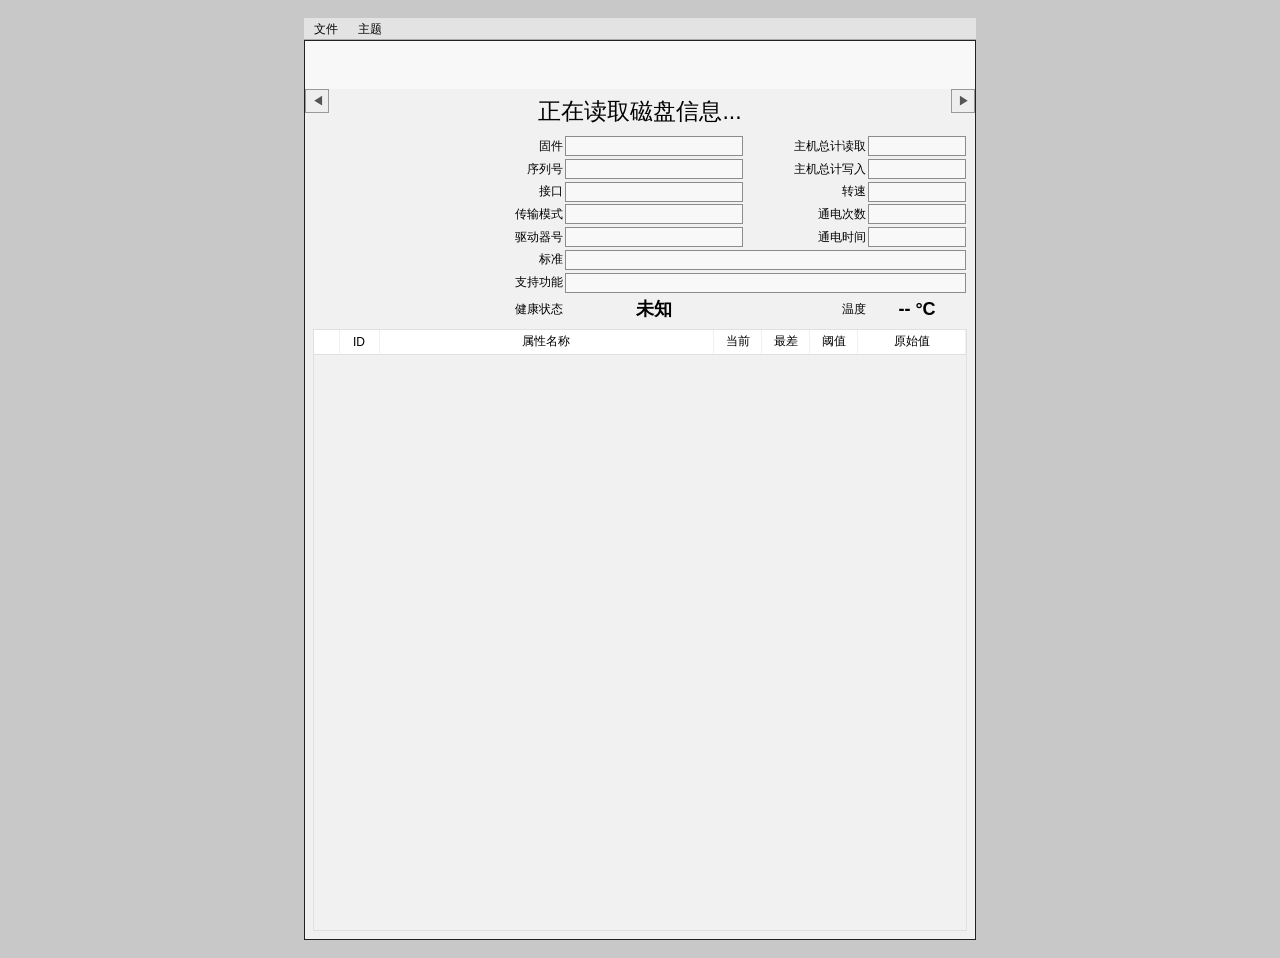
==== bin/static/index.html @ 40452ede "Init commit" ====
<!doctype html>
<html lang="zh-CN">
<head>
    <meta charset="utf-8">
    <meta name="viewport" content="width=device-width, initial-scale=1">
    <title>CrystalDiskInfo MP</title>
    <link rel="stylesheet" href="style.css">
</head>
<body>
<div class="page">
    <div class="main-window">
        <nav class="menubar">
            <div class="menu-item">
                <button>文件</button>
                <div class="menu-dropdown">
                    <button id="connect">连接服务器...</button>
                    <button id="popup">弹出窗口</button>
                    <button id="refresh">刷新</button>
                    <button id="wake">唤醒并读取</button>
                </div>
            </div>
            <div class="menu-item">
                <button>主题</button>
                <div class="menu-dropdown theme-menu">
                    <select id="themeSelect"></select>
                </div>
            </div>
        </nav>
        <main class="window" id="window">
            <section class="main-area">
                <div class="character">
                    <img class="copyright" id="copyright" alt="">
                </div>
                <section class="panel">
                    <section class="disk-strip">
                        <div class="disk-buttons" id="diskButtons"></div>
                    </section>
                    <div class="summary-block">
                        <section class="model-strip">
                            <button class="nav-disk" id="preDisk" title="上一页">◀</button>
                            <h1 id="model">正在读取磁盘信息...</h1>
                            <button class="nav-disk" id="nextDisk" title="下一页">▶</button>
                        </section>

                        <div class="summary">
                            <div class="status-chibi"></div>
                            <table class="fields">
                                <thead>
                                <tr>
                                    <td></td>
                                    <td style="width: 180px"></td>
                                    <td></td>
                                    <td style="width: 100px"></td>
                                </tr>
                                </thead>
                                <tr>
                                    <td>固件</td>
                                    <td><output id="firmware"></output></td>
                                    <td id="textHostReads">主机总计读取</td>
                                    <td id="textBufferSize" style="display: none">缓冲区大小</td>
                                    <td><output id="outputDual1"></output></td>
                                </tr>
                                <tr>
                                    <td>序列号</td>
                                    <td><output id="serial"></output></td>
                                    <td id="textHostWrites">主机总计写入</td>
                                    <td id="textNVCachesize" style="display: none">NV Cache 大小</td>
                                    <td><output id="outputDual2"></output></td>
                                </tr>
                                <tr>
                                    <td>接口</td>
                                    <td><output id="protocol"></output></td>
                                    <td>转速</td>
                                    <td><output id="rotation"></output></td>
                                </tr>
                                <tr>
                                    <td>传输模式</td>
                                    <td><output id="transfer"></output></td>
                                    <td>通电次数</td>
                                    <td><output id="powerCount"></output></td>
                                </tr>
                                <tr>
                                    <td>驱动器号</td>
                                    <td><output id="letters"></output></td>
                                    <td>通电时间</td>
                                    <td><output id="powerHours"></output></td>
                                </tr>
                                <tr>
                                    <td>标准</td>
                                    <td colspan="3"><output id="standard"></output></td>
                                </tr>
                                <tr>
                                    <td>支持功能</td>
                                    <td colspan="3"><output id="features"></output></td>
                                </tr>
                                <tr>
                                    <td>健康状态</td>
                                    <td>
                                        <button class="health unknown" id="health">未知</button>
                                    </td>
                                    <td>温度</td>
                                    <td><button class="temperature" id="temperature">-- °C</button></td>
                                </tr>
                            </table>
                        </div>
                    </div>

                    <section class="smart-area">
                        <table>
                            <thead>
                            <tr>
                                <th></th>
                                <th>ID</th>
                                <th>属性名称</th>
                                <th>当前</th>
                                <th>最差</th>
                                <th>阈值</th>
                                <th>原始值</th>
                            </tr>
                            </thead>
                            <tbody id="attributes"></tbody>
                        </table>
                    </section>
                </section>
            </section>
        </main>
    </div>
</div>
<script type="module" src="app.js"></script>
</body>
</html>
---- bin/static/style.css ----
:root {
  color-scheme: light;
  font-family: "Microsoft YaHei", Tahoma, Arial, sans-serif;
  font-size: 12px;
  --window-width: 1000px;
  --panel-width: 672px;
  --character-width: 328px;
  --window-height: min(100vh, 1000px);
  --label-text: #000;
  --button-text: #000;
  --list-text1: #000;
  --list-text2: #000;
  --list-text-selected: #000;
  --list-bk1: #fff;
  --list-bk2: #f8f8f8;
  --list-bk-selected: #fffde0;
  --list-line1: #e0e0e0;
  --list-line2: #f0f0f0;
  --glass: rgba(255,255,255,.5);
}

* { box-sizing: border-box; }
body {
  margin: 0;
  min-height: 100vh;
  color: var(--label-text);
  background: #c8c8c8;
}
button, select, output { font: inherit; }
button { cursor: pointer; }

.page {
  min-height: 100vh;
  display: flex;
  justify-content: center;
  align-items: flex-start;
  padding: 18px 0;
}
.main-window {
  display: flex;
  flex-direction: column;
}

.window {
  width: var(--panel-width);
  height: var(--window-height);
  min-height: 640px;
  overflow: hidden;
  border: 1px solid #222;
  background: var(--glass);
}
.window.theme-wide {
  width: var(--window-width);
  background-color: var(--glass);
  background-image: var(--img-ShizukuBackground);
  background-repeat: no-repeat;
  background-size: var(--window-width) var(--window-width);
}
.window.character-left { background-position: left top; }
.window.character-right { background-position: right top; }

.menubar {
  height: 22px;
  display: flex;
  align-items: stretch;
  background: var(--glass);
  border-bottom: 1px solid #aaa;
  user-select: none;
}
.menu-item { position: relative; }
.menu-item > button {
  height: 22px;
  padding: 0 10px;
  border: 0;
  color: var(--label-text);
  background: transparent;
}
.menu-item:hover > button { background: #ddd; }
.menu-dropdown {
  position: absolute;
  z-index: 20;
  top: 100%;
  left: 0;
  display: none;
  min-width: 148px;
  padding: 2px 0;
  border: 1px solid #888;
  color: #000;
  background: #fff;
}
.menu-item:hover .menu-dropdown { display: block; }
.menu-dropdown button {
  display: block;
  width: 100%;
  height: 22px;
  padding: 0 22px;
  border: 0;
  color: #000;
  text-align: left;
  white-space: nowrap;
  background: transparent;
}
.menu-dropdown button:hover {
  color: #fff;
  background: #3399ff;
}
.theme-menu { padding: 4px; }
.theme-menu select {
  width: 210px;
  height: 22px;
}

.disk-strip {
  height: 48px;
  display: flex;
  align-items: center;
  gap: 4px;
  background: var(--glass);
}
.disk-buttons {
  flex: 1;
  display: flex;
  overflow: hidden;
}
.disk-button {
  width: 84px;
  height: 48px;
  display: flex;
  flex-direction: column;
  padding: 0;
  border: 0;
  color: var(--label-text);
  background: transparent;
  background-image: var(--disk-image);
  background-size: 100%;
  background-position-y: 0;
  line-height: 1.05;
  text-align: center;
}
.disk-button.disk-good { --disk-image: var(--img-diskGood); }
.disk-button.disk-caution { --disk-image: var(--img-diskCaution); }
.disk-button.disk-bad { --disk-image: var(--img-diskBad); }
.disk-button.disk-unknown { --disk-image: var(--img-diskUnknown); }
.disk-button:hover { background-position-y: 144px; }
.disk-button.active {background-position-y: 48px;}
.disk-button span {
  display: block;
  flex-grow: 1;
  font-weight: 400;
  line-height: 1.05;
}

.model-strip {
  display: flex;
}
.nav-disk {
  width: 24px;
  height: 24px;
  border: 1px solid #999;
  color: #555;
  background: #eee;
}

.main-area {
  position: relative;
  display: flex;
  height: 100%;
  min-height: 578px;
}
.character {
  display: none;
  height: 100%;
  width: var(--character-width);
  flex: 0 0 var(--character-width);
}
.theme-wide .character { display: block; }
.theme-wide.character-right .character { order: 2; }
.panel {
  width: var(--panel-width);
  height: 100%;
  display: flex;
  flex-direction: column;
  background: var(--glass);
}

.summary-block {
  display: flex;
  flex-direction: column;
  height: 240px;
}
h1 {
  height: 44px;
  margin: 0;
  padding: 6px 38px 0;
  flex-grow: 1;
  overflow: hidden;
  font-size: 23px;
  font-weight: 400;
  line-height: 32px;
  text-align: center;
  white-space: nowrap;
  text-overflow: ellipsis;
}
.summary {
  display: flex;
  padding: 0 8px 6px;
}

.status-good {
  --health-image: var(--img-diskStatusGood);
  --sd-status-image: var(--img-SDdiskStatusGood);
}

.status-good100 {
  --health-image: var(--img-diskStatusGood);
  --sd-status-image: var(--img-SDdiskStatusGood100);
}
.status-caution {
  --health-image: var(--img-diskStatusCaution);
  --sd-status-image: var(--img-SDdiskStatusCaution);
}
.status-bad {
  --health-image: var(--img-diskStatusBad);
  --sd-status-image: var(--img-SDdiskStatusBad);
}
.status-unknown {
  --health-image: var(--img-diskStatusUnknown);
  --sd-status-image: var(--img-SDdiskStatusUnknown);
}
.temperature-status-good,
.temperature-status-good100 {
  --temperature-image: var(--img-temperatureGood);
}
.temperature-status-caution {
  --temperature-image: var(--img-temperatureCaution);
}
.temperature-status-bad {
  --temperature-image: var(--img-temperatureBad);
}
.temperature-status-unknown {
  --temperature-image: var(--img-temperatureUnknown);
}
.status-chibi {
  min-width: 128px;
  height: 192px;
  background-image: var(--sd-status-image);
  background-size: cover;
}

.health,
.temperature {
  width: 100%;
  border: 0;
  color: var(--button-text);
  background-color: transparent;
  background-repeat: no-repeat;
  background-size: 100% 100%;
}
.health {
  height: 26px;
  font-size: 18px;
  font-weight: 600;
  background-image: var(--health-image);
}
.temperature {
  height: 28px;
  font-size: 18px;
  font-weight: 700;
  background-image: var(--temperature-image);
}
.life {
  height: 32px;
  border: 0;
  font-weight: 700;
  background: transparent;
}
.life:empty { display: none; }

.fields tr,
.fields td {
  background: none;
}
.fields td {
  text-align: right;
}
.fields td:nth-child(2) {
  text-align: left;
}
output {
  display: block;
  height: 20px;
  padding: 0 5px;
  overflow: hidden;
  border: 1px solid #8c8c8c;
  color: var(--list-text1);
  background: var(--glass);
  font-size: 11px;
  line-height: 18px;
  white-space: nowrap;
  text-overflow: ellipsis;
}

.smart-area {
  flex: 1;
  min-height: 344px;
  margin: 0 8px 8px;
  overflow: auto;
  border: 1px solid var(--list-line1);
}
.copyright {
  position: absolute;
  bottom: 0;
  width: var(--character-width);
  height: auto;
  pointer-events: none;
}
.theme-wide .copyright { display: block; }

table {
  width: 100%;
  border-collapse: collapse;
  table-layout: fixed;
  font-weight: 400;
}
.smart-area th,
.smart-area td {
  height: 19px;
  padding: 1px 5px;
  /* overflow: hidden; */
  border-right: 1px solid var(--list-line2);
  border-bottom: 1px solid var(--list-line1);
  white-space: nowrap;
  text-overflow: ellipsis;
}
.smart-area th {
  position: sticky;
  top: 0;
  z-index: 1;
  height: 24px;
  color: var(--list-text1);
  background: var(--list-bk1);
  font-weight: 400;
}
.smart-area th:nth-child(1) { width: 25px; }
.smart-area th:nth-child(2) { width: 40px; }
.smart-area th:nth-child(4),
.smart-area th:nth-child(5),
.smart-area th:nth-child(6) {width: 48px;}
.smart-area th:nth-child(7) { width: 108px; }
.smart-area td:nth-child(1),
.smart-area td:nth-child(2),
.smart-area td:nth-child(4),
.smart-area td:nth-child(5),
.smart-area td:nth-child(6) { text-align: center; }
.smart-area td.attr-raw { text-align: right; }
.smart-area tbody tr:nth-child(odd) { background: var(--list-bk1); }
.smart-area tbody tr:nth-child(even) { background: var(--list-bk2); }
.smart-area tbody tr:nth-child(odd) td { color: var(--list-text1); }
.smart-area tbody tr:nth-child(even) td { color: var(--list-text2); }
.smart-area tbody tr:hover { background: var(--list-bk-selected); }
.smart-area tbody tr:hover td { color: var(--list-text-selected); }

.smart-dot {
  display: inline-block;
  width: 11px;
  height: 11px;
  border: 1px solid #3278b4;
  border-radius: 50%;
  background: #228de4;
}
.smart-dot.caution {
  border-color: #b09000;
  background: #e0c000;
}
.smart-dot.bad {
  border-color: #901010;
  background: #d03030;
}
.smart-dot.unknown {
  border-color: #888;
  background: #aaa;
}

.popup-mode .page { padding: 0; }
.popup-mode .window { border: 0; }

@media (max-width: 760px) {
  .page { padding: 0; }
  .window,
  .window.theme-wide {
    width: 100vw;
    min-height: 100vh;
    border: 0;
  }
  .character { display: none; }
  .panel { width: 100%; }
  .health,
  .temperature,
  .life {
    flex: 1;
    min-width: 86px;
    height: 36px;
    font-size: 18px;
  }
}
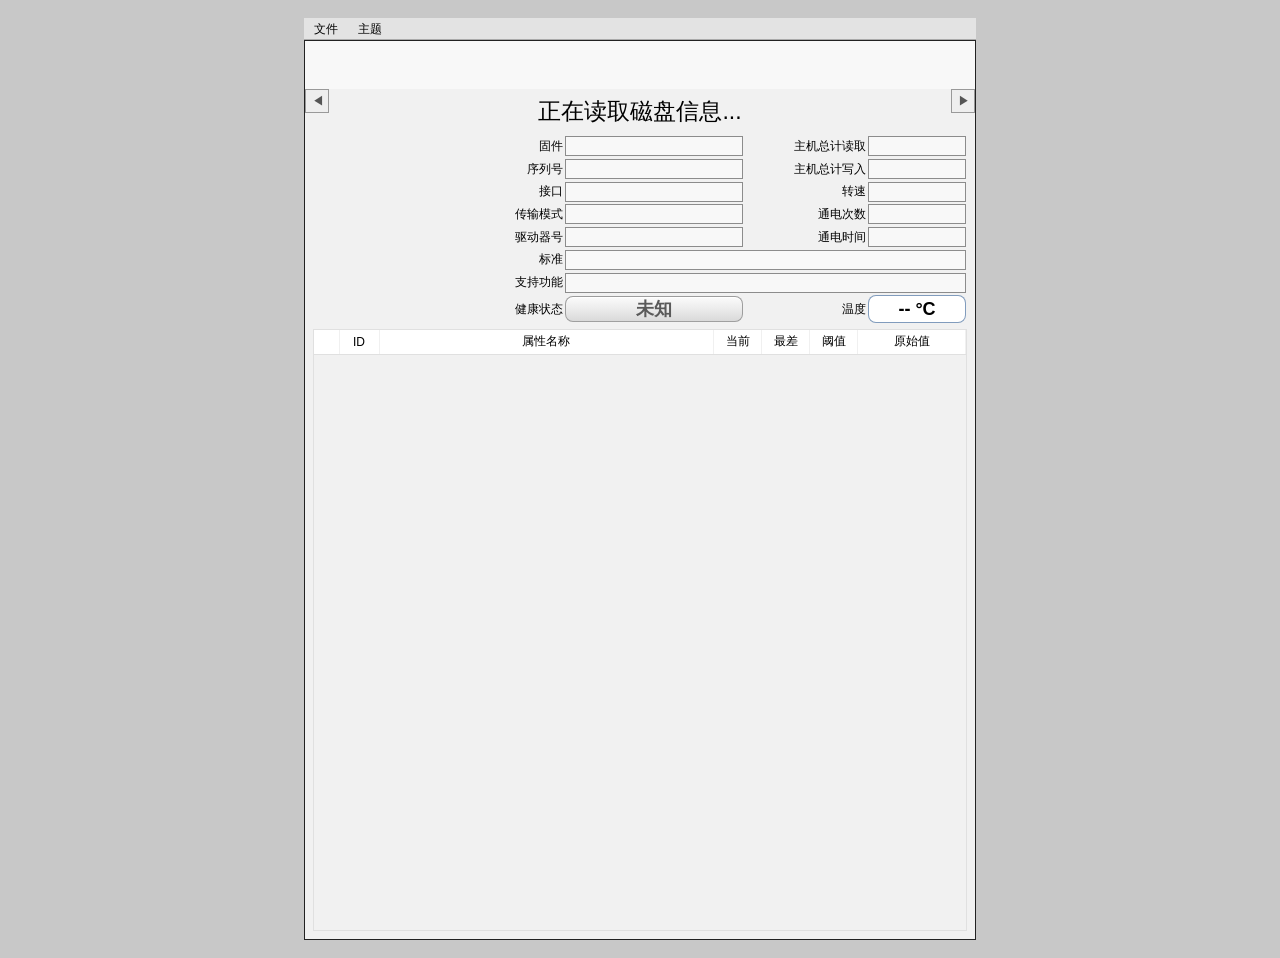
==== commit f7897fed: "feat: Sakuhamio themes" ====
--- a/bin/static/index.html
+++ b/bin/static/index.html
@@ -28,7 +28,9 @@
         </nav>
         <main class="window" id="window">
             <section class="main-area">
+                <img class="theme-mascot" id="themeMascot" alt="">
                 <div class="character">
+                    <img class="character-main" id="characterMain" alt="">
                     <img class="copyright" id="copyright" alt="">
                 </div>
                 <section class="panel">
--- a/bin/static/style.css
+++ b/bin/static/style.css
@@ -52,7 +52,7 @@
 .window.theme-wide {
   width: var(--window-width);
   background-color: var(--glass);
-  background-image: var(--img-ShizukuBackground);
+  background-image: var(--img-theme-background);
   background-repeat: no-repeat;
   background-size: var(--window-width) var(--window-width);
 }
@@ -123,27 +123,49 @@
   overflow: hidden;
 }
 .disk-button {
+  position: relative;
   width: 84px;
   height: 48px;
   display: flex;
   flex-direction: column;
   padding: 0;
   border: 0;
+  overflow: hidden;
+  border-radius: 4px;
+  border: 1px solid rgba(145, 156, 170, 0.55);
   color: var(--label-text);
-  background: transparent;
-  background-image: var(--disk-image);
-  background-size: 100%;
-  background-position-y: 0;
+  background: linear-gradient(180deg, rgba(255,255,255,0.92) 0%, rgba(241,244,247,0.92) 100%);
   line-height: 1.05;
   text-align: center;
 }
-.disk-button.disk-good { --disk-image: var(--img-diskGood); }
-.disk-button.disk-caution { --disk-image: var(--img-diskCaution); }
-.disk-button.disk-bad { --disk-image: var(--img-diskBad); }
-.disk-button.disk-unknown { --disk-image: var(--img-diskUnknown); }
-.disk-button:hover { background-position-y: 144px; }
-.disk-button.active {background-position-y: 48px;}
+.disk-button.disk-good {
+  background: linear-gradient(180deg, #f7fdff 0%, #def4ff 58%, #c9eaff 100%);
+}
+.disk-button.disk-caution {
+  background: linear-gradient(180deg, #fffdf2 0%, #fff0b7 58%, #ffd971 100%);
+}
+.disk-button.disk-bad {
+  background: linear-gradient(180deg, #fff4f4 0%, #ffcfcf 58%, #ffafaf 100%);
+}
+.disk-button.disk-unknown {
+  background: linear-gradient(180deg, #fcfcfc 0%, #ececec 58%, #dadada 100%);
+}
+.disk-button:hover {
+  filter: brightness(1.03);
+}
+.disk-button.active::after {
+  content: "";
+  position: absolute;
+  inset: 1px;
+  border: 2px solid rgba(86, 169, 255, 0.95);
+  border-radius: 4px;
+  background: linear-gradient(to bottom, rgba(255, 255, 255, 0.28), rgba(90, 190, 255, 0.14));
+  box-shadow: inset 0 0 0 1px rgba(255, 255, 255, 0.65);
+  pointer-events: none;
+}
 .disk-button span {
+  position: relative;
+  z-index: 1;
   display: block;
   flex-grow: 1;
   font-weight: 400;
@@ -167,7 +189,11 @@
   height: 100%;
   min-height: 578px;
 }
+.theme-mascot {
+  display: none;
+}
 .character {
+  position: relative;
   display: none;
   height: 100%;
   width: var(--character-width);
@@ -175,6 +201,17 @@
 }
 .theme-wide .character { display: block; }
 .theme-wide.character-right .character { order: 2; }
+.character-main {
+  position: absolute;
+  right: 0;
+  bottom: 18px;
+  width: 100%;
+  height: auto;
+  max-height: calc(var(--window-height) - 120px);
+  object-fit: contain;
+  object-position: center bottom;
+  pointer-events: none;
+}
 .panel {
   width: var(--panel-width);
   height: 100%;
@@ -206,67 +243,67 @@
   padding: 0 8px 6px;
 }
 
-.status-good {
-  --health-image: var(--img-diskStatusGood);
-  --sd-status-image: var(--img-SDdiskStatusGood);
-}
-
-.status-good100 {
-  --health-image: var(--img-diskStatusGood);
-  --sd-status-image: var(--img-SDdiskStatusGood100);
-}
-.status-caution {
-  --health-image: var(--img-diskStatusCaution);
-  --sd-status-image: var(--img-SDdiskStatusCaution);
-}
-.status-bad {
-  --health-image: var(--img-diskStatusBad);
-  --sd-status-image: var(--img-SDdiskStatusBad);
-}
-.status-unknown {
-  --health-image: var(--img-diskStatusUnknown);
-  --sd-status-image: var(--img-SDdiskStatusUnknown);
-}
-.temperature-status-good,
-.temperature-status-good100 {
-  --temperature-image: var(--img-temperatureGood);
-}
-.temperature-status-caution {
-  --temperature-image: var(--img-temperatureCaution);
-}
-.temperature-status-bad {
-  --temperature-image: var(--img-temperatureBad);
-}
-.temperature-status-unknown {
-  --temperature-image: var(--img-temperatureUnknown);
-}
+.status-good { --sd-status-image: var(--img-SDdiskStatusGood); }
+.status-good100 { --sd-status-image: var(--img-SDdiskStatusGood100); }
+.status-caution { --sd-status-image: var(--img-SDdiskStatusCaution); }
+.status-bad { --sd-status-image: var(--img-SDdiskStatusBad); }
+.status-unknown { --sd-status-image: var(--img-SDdiskStatusUnknown); }
 .status-chibi {
   min-width: 128px;
   height: 192px;
   background-image: var(--sd-status-image);
-  background-size: cover;
+  background-size: contain;
+  background-repeat: no-repeat;
+  background-position: center top;
 }
 
 .health,
 .temperature {
   width: 100%;
-  border: 0;
+  border: 1px solid rgba(116, 146, 182, 0.9);
+  border-radius: 8px;
   color: var(--button-text);
-  background-color: transparent;
-  background-repeat: no-repeat;
-  background-size: 100% 100%;
+  background-color: #fff;
+  box-shadow: inset 0 1px 0 rgba(255, 255, 255, 0.9);
 }
 .health {
   height: 26px;
+  padding: 0 8px;
   font-size: 18px;
   font-weight: 600;
-  background-image: var(--health-image);
+  line-height: 24px;
 }
 .temperature {
   height: 28px;
+  padding: 0 8px;
   font-size: 18px;
   font-weight: 700;
-  background-image: var(--temperature-image);
+  line-height: 26px;
+  text-align: center;
+}
+.health.good,
+.health.good100,
+.temperature.good {
+  color: #0f5577;
+  background: linear-gradient(180deg, #f5fcff 0%, #d9f2ff 45%, #b9e4ff 100%);
+}
+.health.caution,
+.temperature.caution {
+  color: #7b5900;
+  border-color: rgba(189, 159, 58, 0.95);
+  background: linear-gradient(180deg, #fffef0 0%, #fff1a9 48%, #ffd86a 100%);
+}
+.health.bad,
+.temperature.bad {
+  color: #7a1111;
+  border-color: rgba(178, 88, 88, 0.95);
+  background: linear-gradient(180deg, #fff1f1 0%, #ffcaca 45%, #ff9f9f 100%);
+}
+.health.unknown,
+.temperature.unknown {
+  color: #5a5a5a;
+  border-color: rgba(150, 150, 150, 0.9);
+  background: linear-gradient(180deg, #fbfbfb 0%, #ececec 48%, #d9d9d9 100%);
 }
 .life {
   height: 32px;
@@ -310,6 +347,7 @@
 .copyright {
   position: absolute;
   bottom: 0;
+  right: 0;
   width: var(--character-width);
   height: auto;
   pointer-events: none;
@@ -392,7 +430,8 @@
     min-height: 100vh;
     border: 0;
   }
-  .character { display: none; }
+  .character,
+  .theme-mascot { display: none; }
   .panel { width: 100%; }
   .health,
   .temperature,
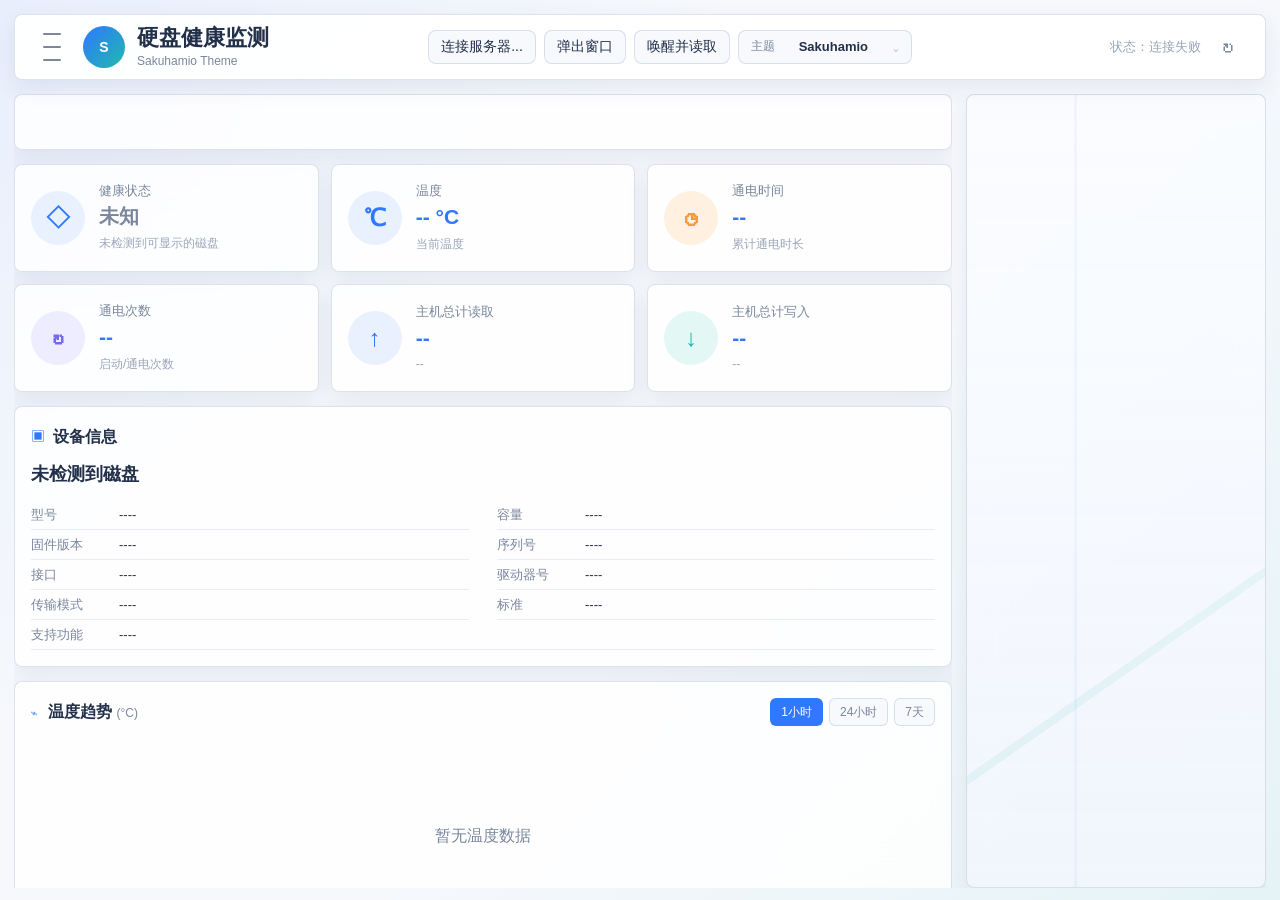
==== commit 13310064: "Redesign responsive WebUI Rebuild the static frontend as a responsive dashboard with themed characte" ====
--- a/bin/static/index.html
+++ b/bin/static/index.html
@@ -1,133 +1,182 @@
 <!doctype html>
 <html lang="zh-CN">
 <head>
-    <meta charset="utf-8">
-    <meta name="viewport" content="width=device-width, initial-scale=1">
-    <title>CrystalDiskInfo MP</title>
-    <link rel="stylesheet" href="style.css">
+  <meta charset="utf-8">
+  <meta name="viewport" content="width=device-width, initial-scale=1">
+  <title>Sakuhamio DiskInfo MP</title>
+  <link rel="stylesheet" href="style.css">
 </head>
 <body>
-<div class="page">
-    <div class="main-window">
-        <nav class="menubar">
-            <div class="menu-item">
-                <button>文件</button>
-                <div class="menu-dropdown">
-                    <button id="connect">连接服务器...</button>
-                    <button id="popup">弹出窗口</button>
-                    <button id="refresh">刷新</button>
-                    <button id="wake">唤醒并读取</button>
-                </div>
+  <div class="app-shell" id="window">
+    <header class="app-header">
+      <div class="brand-cluster">
+        <button class="icon-button menu-trigger" id="menuButton" type="button" title="菜单" aria-label="菜单">
+          <span></span><span></span><span></span>
+        </button>
+        <img class="brand-avatar" id="themeMascot" alt="">
+        <div class="brand-mark" aria-hidden="true">S</div>
+        <div class="brand-copy">
+          <h1>硬盘健康监测</h1>
+          <p id="headerSubtitle">Sakuhamio DiskInfo MP</p>
+        </div>
+      </div>
+
+      <nav class="command-menu" id="commandMenu" aria-label="应用命令">
+        <button id="connect" type="button">连接服务器...</button>
+        <button id="popup" type="button">弹出窗口</button>
+        <button id="wake" type="button">唤醒并读取</button>
+        <div class="theme-picker" id="themePicker">
+          <button class="theme-trigger" id="themeTrigger" type="button" aria-haspopup="listbox" aria-expanded="false">
+            <span>主题</span>
+            <b id="themeCurrent">Sakuhamio</b>
+            <i aria-hidden="true">⌄</i>
+          </button>
+          <div class="theme-options" id="themeOptions" role="listbox" aria-label="主题选项"></div>
+        </div>
+      </nav>
+
+      <div class="header-actions">
+        <span class="last-update" id="lastUpdate">最近更新：--</span>
+        <button class="icon-button refresh-button" id="refresh" type="button" title="刷新" aria-label="刷新">
+          <span aria-hidden="true">↻</span>
+        </button>
+      </div>
+    </header>
+
+    <main class="dashboard">
+      <section class="workspace">
+        <section class="disk-bar" aria-label="选择磁盘">
+          <button class="disk-page-button" id="preDisk" type="button" title="上一页" aria-label="上一页">‹</button>
+          <div class="disk-buttons" id="diskButtons"></div>
+          <button class="disk-page-button" id="nextDisk" type="button" title="下一页" aria-label="下一页">›</button>
+        </section>
+
+        <section class="metric-grid" aria-label="磁盘摘要">
+          <article class="metric-card metric-health">
+            <div class="metric-icon" aria-hidden="true">◇</div>
+            <div>
+              <span class="metric-label">健康状态</span>
+              <strong id="health">未知</strong>
+              <small id="healthReason">等待读取 SMART 信息</small>
             </div>
-            <div class="menu-item">
-                <button>主题</button>
-                <div class="menu-dropdown theme-menu">
-                    <select id="themeSelect"></select>
-                </div>
+          </article>
+          <article class="metric-card metric-temp">
+            <div class="metric-icon" aria-hidden="true">℃</div>
+            <div>
+              <span class="metric-label">温度</span>
+              <strong id="temperature">-- °C</strong>
+              <small>当前温度</small>
             </div>
-        </nav>
-        <main class="window" id="window">
-            <section class="main-area">
-                <img class="theme-mascot" id="themeMascot" alt="">
-                <div class="character">
-                    <img class="character-main" id="characterMain" alt="">
-                    <img class="copyright" id="copyright" alt="">
-                </div>
-                <section class="panel">
-                    <section class="disk-strip">
-                        <div class="disk-buttons" id="diskButtons"></div>
-                    </section>
-                    <div class="summary-block">
-                        <section class="model-strip">
-                            <button class="nav-disk" id="preDisk" title="上一页">◀</button>
-                            <h1 id="model">正在读取磁盘信息...</h1>
-                            <button class="nav-disk" id="nextDisk" title="下一页">▶</button>
-                        </section>
+          </article>
+          <article class="metric-card metric-hours">
+            <div class="metric-icon" aria-hidden="true">◷</div>
+            <div>
+              <span class="metric-label">通电时间</span>
+              <strong id="powerHoursMetric">--</strong>
+              <small>累计通电时长</small>
+            </div>
+          </article>
+          <article class="metric-card metric-count">
+            <div class="metric-icon" aria-hidden="true">↻</div>
+            <div>
+              <span class="metric-label">通电次数</span>
+              <strong id="powerCountMetric">--</strong>
+              <small>启动/通电次数</small>
+            </div>
+          </article>
+          <article class="metric-card metric-read">
+            <div class="metric-icon" aria-hidden="true">↑</div>
+            <div>
+              <span class="metric-label">主机总计读取</span>
+              <strong id="hostReadsMetric">--</strong>
+              <small id="hostReadsSub">--</small>
+            </div>
+          </article>
+          <article class="metric-card metric-write">
+            <div class="metric-icon" aria-hidden="true">↓</div>
+            <div>
+              <span class="metric-label">主机总计写入</span>
+              <strong id="hostWritesMetric">--</strong>
+              <small id="hostWritesSub">--</small>
+            </div>
+          </article>
+        </section>
 
-                        <div class="summary">
-                            <div class="status-chibi"></div>
-                            <table class="fields">
-                                <thead>
-                                <tr>
-                                    <td></td>
-                                    <td style="width: 180px"></td>
-                                    <td></td>
-                                    <td style="width: 100px"></td>
-                                </tr>
-                                </thead>
-                                <tr>
-                                    <td>固件</td>
-                                    <td><output id="firmware"></output></td>
-                                    <td id="textHostReads">主机总计读取</td>
-                                    <td id="textBufferSize" style="display: none">缓冲区大小</td>
-                                    <td><output id="outputDual1"></output></td>
-                                </tr>
-                                <tr>
-                                    <td>序列号</td>
-                                    <td><output id="serial"></output></td>
-                                    <td id="textHostWrites">主机总计写入</td>
-                                    <td id="textNVCachesize" style="display: none">NV Cache 大小</td>
-                                    <td><output id="outputDual2"></output></td>
-                                </tr>
-                                <tr>
-                                    <td>接口</td>
-                                    <td><output id="protocol"></output></td>
-                                    <td>转速</td>
-                                    <td><output id="rotation"></output></td>
-                                </tr>
-                                <tr>
-                                    <td>传输模式</td>
-                                    <td><output id="transfer"></output></td>
-                                    <td>通电次数</td>
-                                    <td><output id="powerCount"></output></td>
-                                </tr>
-                                <tr>
-                                    <td>驱动器号</td>
-                                    <td><output id="letters"></output></td>
-                                    <td>通电时间</td>
-                                    <td><output id="powerHours"></output></td>
-                                </tr>
-                                <tr>
-                                    <td>标准</td>
-                                    <td colspan="3"><output id="standard"></output></td>
-                                </tr>
-                                <tr>
-                                    <td>支持功能</td>
-                                    <td colspan="3"><output id="features"></output></td>
-                                </tr>
-                                <tr>
-                                    <td>健康状态</td>
-                                    <td>
-                                        <button class="health unknown" id="health">未知</button>
-                                    </td>
-                                    <td>温度</td>
-                                    <td><button class="temperature" id="temperature">-- °C</button></td>
-                                </tr>
-                            </table>
-                        </div>
-                    </div>
+        <section class="content-grid">
+          <article class="card device-card">
+            <div class="section-title">
+              <span aria-hidden="true">▣</span>
+              <h2>设备信息</h2>
+            </div>
+            <h3 id="model">正在读取磁盘信息...</h3>
+            <dl class="device-fields">
+              <div><dt>型号</dt><dd id="modelName">----</dd></div>
+              <div><dt>容量</dt><dd id="capacity">----</dd></div>
+              <div><dt>固件版本</dt><dd id="firmware">----</dd></div>
+              <div><dt>序列号</dt><dd id="serial">----</dd></div>
+              <div><dt>接口</dt><dd id="protocol">----</dd></div>
+              <div><dt>驱动器号</dt><dd id="letters">----</dd></div>
+              <div><dt>传输模式</dt><dd id="transfer">----</dd></div>
+              <div><dt>标准</dt><dd id="standard">----</dd></div>
+              <div class="wide"><dt>支持功能</dt><dd id="features">----</dd></div>
+            </dl>
+          </article>
 
-                    <section class="smart-area">
-                        <table>
-                            <thead>
-                            <tr>
-                                <th></th>
-                                <th>ID</th>
-                                <th>属性名称</th>
-                                <th>当前</th>
-                                <th>最差</th>
-                                <th>阈值</th>
-                                <th>原始值</th>
-                            </tr>
-                            </thead>
-                            <tbody id="attributes"></tbody>
-                        </table>
-                    </section>
-                </section>
-            </section>
-        </main>
-    </div>
-</div>
-<script type="module" src="app.js"></script>
+          <article class="card chart-card">
+            <div class="section-title chart-title">
+              <span aria-hidden="true">⌁</span>
+              <h2>温度趋势 <small>(°C)</small></h2>
+              <div class="range-tabs" aria-label="趋势范围">
+                <button class="active" type="button">1小时</button>
+                <button type="button">24小时</button>
+                <button type="button">7天</button>
+              </div>
+            </div>
+            <div class="chart-wrap">
+              <svg id="temperatureChart" viewBox="0 0 520 190" role="img" aria-label="温度趋势图"></svg>
+            </div>
+            <div class="chart-stats">
+              <span>当前：<b id="tempNow">-- °C</b></span>
+              <span>最低：<b id="tempMin">-- °C</b></span>
+              <span>最高：<b id="tempMax">-- °C</b></span>
+            </div>
+          </article>
+        </section>
+
+        <section class="card smart-card">
+          <div class="section-title smart-title">
+            <span aria-hidden="true">☷</span>
+            <h2>SMART 属性列表</h2>
+            <span class="table-hint" id="smartSummary">--</span>
+          </div>
+          <div class="smart-table-wrap">
+            <table>
+              <thead>
+                <tr>
+                  <th></th>
+                  <th>ID</th>
+                  <th>属性名称</th>
+                  <th>当前值/状态</th>
+                  <th>最差值</th>
+                  <th>阈值</th>
+                  <th>原始值</th>
+                </tr>
+              </thead>
+              <tbody id="attributes"></tbody>
+            </table>
+          </div>
+        </section>
+      </section>
+
+      <aside class="theme-rail" aria-label="主题角色">
+        <article class="character-card">
+          <img class="character-main" id="characterMain" alt="">
+          <div class="character-backdrop" aria-hidden="true"></div>
+        </article>
+      </aside>
+    </main>
+  </div>
+
+  <script type="module" src="app.js"></script>
 </body>
 </html>
--- a/bin/static/style.css
+++ b/bin/static/style.css
@@ -1,444 +1,912 @@
 :root {
   color-scheme: light;
-  font-family: "Microsoft YaHei", Tahoma, Arial, sans-serif;
+  font-family: "Microsoft YaHei UI", "Microsoft YaHei", "Segoe UI", Arial, sans-serif;
+  font-size: 14px;
+  --page-bg: #f6f8fc;
+  --surface: rgba(255, 255, 255, 0.84);
+  --surface-strong: rgba(255, 255, 255, 0.94);
+  --surface-soft: rgba(245, 248, 253, 0.78);
+  --border: rgba(174, 187, 210, 0.42);
+  --border-strong: rgba(130, 152, 184, 0.36);
+  --text: #22304a;
+  --text-muted: #7a879d;
+  --text-faint: #9aa6ba;
+  --primary: #2f78ff;
+  --primary-soft: #e9f1ff;
+  --primary-strong: #1f64e4;
+  --success: #16ad78;
+  --success-soft: #e5f7ef;
+  --warning: #f59a3d;
+  --warning-soft: #fff0df;
+  --danger: #e95454;
+  --danger-soft: #ffe8e8;
+  --cyan: #20b9ad;
+  --cyan-soft: #e3f7f5;
+  --shadow: 0 16px 38px rgba(42, 56, 84, 0.11);
+  --shadow-soft: 0 8px 22px rgba(42, 56, 84, 0.08);
+  --card-radius: 8px;
+  --list-text1: #2c3851;
+  --list-text2: #4d5a70;
+  --list-bk1: rgba(255, 255, 255, 0.86);
+  --list-bk2: rgba(247, 250, 255, 0.86);
+  --list-line1: rgba(190, 201, 219, 0.34);
+  --list-line2: rgba(203, 213, 229, 0.26);
+  --list-bk-selected: #eef5ff;
+  --list-text-selected: #1e5fd5;
+}
+
+* { box-sizing: border-box; }
+html { min-width: 320px; }
+body {
+  min-height: 100vh;
+  margin: 0;
+  color: var(--text);
+  background:
+    linear-gradient(135deg, rgba(47, 120, 255, 0.07), transparent 34%),
+    linear-gradient(315deg, rgba(32, 185, 173, 0.08), transparent 42%),
+    var(--page-bg);
+}
+button, select { font: inherit; }
+button { cursor: pointer; }
+button:disabled { cursor: default; opacity: 0.45; }
+
+.app-shell {
+  height: 100vh;
+  min-height: 0;
+  padding: 14px;
+  overflow: hidden;
+}
+
+.app-header {
+  position: sticky;
+  top: 0;
+  z-index: 5;
+  display: flex;
+  align-items: center;
+  gap: 16px;
+  width: 100%;
+  max-width: 1720px;
+  min-height: 64px;
+  margin: 0 auto;
+  padding: 10px 18px;
+  border: 1px solid var(--border);
+  border-radius: var(--card-radius);
+  background: var(--surface-strong);
+  box-shadow: var(--shadow-soft);
+  backdrop-filter: blur(18px);
+}
+
+.brand-cluster {
+  display: flex;
+  align-items: center;
+  gap: 12px;
+  min-width: 0;
+  flex: 1 1 280px;
+}
+
+.icon-button {
+  display: inline-grid;
+  place-items: center;
+  width: 38px;
+  height: 38px;
+  flex: 0 0 38px;
+  border: 1px solid transparent;
+  border-radius: 8px;
+  color: var(--text-muted);
+  background: transparent;
+}
+.icon-button:hover {
+  color: var(--primary);
+  background: var(--primary-soft);
+  border-color: rgba(47, 120, 255, 0.15);
+}
+.menu-trigger { gap: 4px; }
+.menu-trigger span {
+  width: 18px;
+  height: 2px;
+  border-radius: 2px;
+  background: currentColor;
+}
+.refresh-button span {
+  transform: translateY(-1px);
+  font-size: 24px;
+  line-height: 1;
+}
+
+.brand-avatar {
+  width: 46px;
+  height: 46px;
+  object-fit: cover;
+  object-position: center top;
+  border-radius: 50%;
+  border: 1px solid var(--border);
+  background: var(--surface-soft);
+}
+.brand-avatar:not([src]),
+.brand-avatar[src=""] {
+  display: none;
+}
+.brand-mark {
+  display: none;
+  width: 42px;
+  height: 42px;
+  place-items: center;
+  border-radius: 50%;
+  color: #fff;
+  font-weight: 800;
+  background: linear-gradient(135deg, var(--primary), var(--cyan));
+}
+.brand-avatar:not([src]) + .brand-mark,
+.brand-avatar[src=""] + .brand-mark {
+  display: grid;
+}
+
+.brand-copy {
+  min-width: 0;
+}
+.brand-copy h1 {
+  margin: 0;
+  overflow: hidden;
+  font-size: 22px;
+  line-height: 1.2;
+  white-space: nowrap;
+  text-overflow: ellipsis;
+}
+.brand-copy p {
+  margin: 3px 0 0;
+  color: var(--text-muted);
   font-size: 12px;
-  --window-width: 1000px;
-  --panel-width: 672px;
-  --character-width: 328px;
-  --window-height: min(100vh, 1000px);
-  --label-text: #000;
-  --button-text: #000;
-  --list-text1: #000;
-  --list-text2: #000;
-  --list-text-selected: #000;
-  --list-bk1: #fff;
-  --list-bk2: #f8f8f8;
-  --list-bk-selected: #fffde0;
-  --list-line1: #e0e0e0;
-  --list-line2: #f0f0f0;
-  --glass: rgba(255,255,255,.5);
-}
-
-* { box-sizing: border-box; }
-body {
+  line-height: 1.2;
+}
+
+.command-menu {
+  display: flex;
+  align-items: center;
+  gap: 8px;
+  flex: 0 1 auto;
+}
+.command-menu > button,
+.theme-trigger {
+  height: 34px;
+  display: inline-flex;
+  align-items: center;
+  gap: 8px;
+  padding: 0 12px;
+  border: 1px solid var(--border);
+  border-radius: 8px;
+  color: var(--text);
+  background: var(--surface-soft);
+  white-space: nowrap;
+}
+.command-menu > button:hover,
+.theme-trigger:hover {
+  border-color: rgba(47, 120, 255, 0.36);
+  color: var(--primary);
+}
+.theme-picker {
+  position: relative;
+}
+.theme-trigger {
+  min-width: 174px;
+  justify-content: space-between;
+}
+.theme-trigger span {
+  color: var(--text-muted);
+  font-size: 12px;
+}
+.theme-trigger b {
+  max-width: 96px;
+  overflow: hidden;
+  font-size: 13px;
+  font-weight: 700;
+  white-space: nowrap;
+  text-overflow: ellipsis;
+}
+.theme-trigger i {
+  color: var(--text-faint);
+  font-style: normal;
+}
+.theme-picker.open .theme-trigger {
+  border-color: rgba(47, 120, 255, 0.46);
+  color: var(--primary);
+  box-shadow: 0 0 0 3px rgba(47, 120, 255, 0.12);
+}
+.theme-options {
+  position: absolute;
+  top: calc(100% + 8px);
+  right: 0;
+  z-index: 30;
+  display: none;
+  min-width: 190px;
+  padding: 6px;
+  border: 1px solid var(--border);
+  border-radius: 8px;
+  background: var(--surface-strong);
+  box-shadow: var(--shadow);
+  backdrop-filter: blur(18px);
+}
+.theme-picker.open .theme-options {
+  display: grid;
+  gap: 4px;
+}
+.theme-option {
+  width: 100%;
+  min-height: 34px;
+  display: flex;
+  align-items: center;
+  justify-content: space-between;
+  gap: 12px;
+  padding: 7px 9px;
+  border: 1px solid transparent;
+  border-radius: 7px;
+  color: var(--text);
+  background: transparent;
+  text-align: left;
+}
+.theme-option:hover,
+.theme-option.active {
+  border-color: rgba(47, 120, 255, 0.18);
+  color: var(--primary);
+  background: var(--primary-soft);
+}
+.theme-option.active::after {
+  content: "✓";
+  color: var(--primary);
+  font-weight: 800;
+}
+
+.header-actions {
+  display: flex;
+  align-items: center;
+  justify-content: flex-end;
+  gap: 8px;
+  flex: 1 1 220px;
+  min-width: 0;
+}
+.last-update {
+  min-width: 0;
+  overflow: hidden;
+  color: var(--text-faint);
+  font-size: 13px;
+  white-space: nowrap;
+  text-overflow: ellipsis;
+}
+
+.dashboard {
+  display: grid;
+  grid-template-columns: minmax(0, 1fr) minmax(250px, 300px);
+  gap: 14px;
+  height: calc(100vh - 106px);
+  min-height: 0;
+  max-width: 1720px;
+  margin: 14px auto 0;
+  overflow: hidden;
+}
+
+.workspace {
+  min-width: 0;
+  min-height: 0;
+  display: flex;
+  flex-direction: column;
+  gap: 14px;
+  overflow: hidden;
+}
+
+.disk-bar {
+  min-width: 0;
+  display: flex;
+  align-items: center;
+  gap: 8px;
+  padding: 10px;
+  border: 1px solid var(--border);
+  border-radius: var(--card-radius);
+  background: var(--surface);
+  box-shadow: var(--shadow-soft);
+  backdrop-filter: blur(18px);
+}
+.disk-buttons {
+  display: flex;
+  gap: 8px;
+  min-width: 0;
+  flex: 1;
+  overflow-x: auto;
+  scrollbar-width: thin;
+  padding-bottom: 2px;
+}
+.disk-page-button {
+  width: 34px;
+  height: 34px;
+  flex: 0 0 34px;
+  border: 1px solid var(--border);
+  border-radius: 8px;
+  color: var(--text-muted);
+  background: var(--surface-strong);
+}
+.disk-page-button:hover {
+  color: var(--primary);
+  border-color: rgba(47, 120, 255, 0.36);
+}
+.disk-button {
+  position: relative;
+  display: grid;
+  grid-template-columns: 12px minmax(62px, 1fr);
+  grid-template-rows: auto auto;
+  column-gap: 8px;
+  row-gap: 2px;
+  min-width: 76px;
+  height: 38px;
+  padding: 6px 10px;
+  border: 1px solid var(--border);
+  border-radius: 8px;
+  color: var(--text);
+  background: var(--surface-soft);
+  text-align: left;
+}
+.disk-button.active {
+  border-color: rgba(47, 120, 255, 0.72);
+  box-shadow: 0 0 0 3px rgba(47, 120, 255, 0.14);
+}
+.disk-button:hover {
+  border-color: rgba(47, 120, 255, 0.42);
+}
+.disk-status-dot {
+  grid-row: 1 / span 2;
+  align-self: center;
+  width: 9px;
+  height: 9px;
+  border-radius: 50%;
+  background: var(--success);
+}
+.disk-button.disk-caution .disk-status-dot { background: var(--warning); }
+.disk-button.disk-bad .disk-status-dot { background: var(--danger); }
+.disk-button.disk-unknown .disk-status-dot { background: var(--text-faint); }
+.disk-button b,
+.disk-button span {
+  min-width: 0;
+  overflow: hidden;
+  line-height: 1;
+  white-space: nowrap;
+  text-overflow: ellipsis;
+}
+.disk-button b {
+  font-size: 13px;
+  font-weight: 700;
+}
+.disk-button span {
+  color: var(--text-muted);
+  font-size: 11px;
+}
+
+.metric-grid {
+  display: grid;
+  grid-template-columns: repeat(6, minmax(150px, 1fr));
+  gap: 12px;
+}
+.metric-card,
+.card,
+.character-card {
+  border: 1px solid var(--border);
+  border-radius: var(--card-radius);
+  background: var(--surface);
+  box-shadow: var(--shadow-soft);
+  backdrop-filter: blur(18px);
+}
+.metric-card {
+  min-width: 0;
+  min-height: 108px;
+  display: flex;
+  align-items: center;
+  gap: 14px;
+  padding: 16px;
+}
+.metric-icon {
+  display: grid;
+  place-items: center;
+  width: 54px;
+  height: 54px;
+  flex: 0 0 54px;
+  border-radius: 50%;
+  color: var(--primary);
+  background: var(--primary-soft);
+  font-size: 24px;
+  font-weight: 700;
+}
+.metric-temp .metric-icon { color: var(--primary); }
+.metric-hours .metric-icon { color: var(--warning); background: var(--warning-soft); }
+.metric-count .metric-icon { color: #7668ef; background: #eeecff; }
+.metric-read .metric-icon { color: var(--primary); }
+.metric-write .metric-icon { color: var(--cyan); background: var(--cyan-soft); }
+.metric-label {
+  display: block;
+  color: var(--text-muted);
+  font-size: 13px;
+  line-height: 1.2;
+}
+.metric-card strong {
+  display: block;
+  margin-top: 7px;
+  overflow-wrap: anywhere;
+  color: var(--primary);
+  font-size: 21px;
+  line-height: 1.05;
+}
+.metric-health strong {
+  overflow: hidden;
+  font-size: 20px;
+  white-space: nowrap;
+  text-overflow: ellipsis;
+}
+.metric-card small {
+  display: block;
+  margin-top: 8px;
+  overflow: hidden;
+  color: var(--text-faint);
+  font-size: 12px;
+  white-space: nowrap;
+  text-overflow: ellipsis;
+}
+.health-good strong,
+.health-good100 strong { color: var(--primary); }
+.health-caution strong { color: var(--warning); }
+.health-bad strong { color: var(--danger); }
+.health-unknown strong { color: var(--text-muted); }
+
+.content-grid {
+  display: grid;
+  grid-template-columns: minmax(420px, 1.15fr) minmax(360px, 0.85fr);
+  gap: 14px;
+}
+.card {
+  min-width: 0;
+  padding: 16px;
+}
+.section-title {
+  display: flex;
+  align-items: center;
+  gap: 8px;
+  min-height: 28px;
+  color: var(--primary);
+}
+.section-title h2 {
   margin: 0;
-  min-height: 100vh;
-  color: var(--label-text);
-  background: #c8c8c8;
-}
-button, select, output { font: inherit; }
-button { cursor: pointer; }
-
-.page {
-  min-height: 100vh;
-  display: flex;
-  justify-content: center;
-  align-items: flex-start;
-  padding: 18px 0;
-}
-.main-window {
-  display: flex;
-  flex-direction: column;
-}
-
-.window {
-  width: var(--panel-width);
-  height: var(--window-height);
-  min-height: 640px;
-  overflow: hidden;
-  border: 1px solid #222;
-  background: var(--glass);
-}
-.window.theme-wide {
-  width: var(--window-width);
-  background-color: var(--glass);
-  background-image: var(--img-theme-background);
-  background-repeat: no-repeat;
-  background-size: var(--window-width) var(--window-width);
-}
-.window.character-left { background-position: left top; }
-.window.character-right { background-position: right top; }
-
-.menubar {
-  height: 22px;
-  display: flex;
-  align-items: stretch;
-  background: var(--glass);
-  border-bottom: 1px solid #aaa;
-  user-select: none;
-}
-.menu-item { position: relative; }
-.menu-item > button {
-  height: 22px;
+  color: var(--text);
+  font-size: 16px;
+  line-height: 1.25;
+}
+.section-title small {
+  color: var(--text-muted);
+  font-size: 12px;
+  font-weight: 400;
+}
+
+.device-card h3 {
+  margin: 12px 0 14px;
+  overflow: hidden;
+  color: var(--text);
+  font-size: 18px;
+  line-height: 1.3;
+  white-space: nowrap;
+  text-overflow: ellipsis;
+}
+.device-fields {
+  display: grid;
+  grid-template-columns: repeat(2, minmax(0, 1fr));
+  column-gap: 28px;
+  row-gap: 0;
+  margin: 0;
+}
+.device-fields div {
+  display: grid;
+  grid-template-columns: 88px minmax(0, 1fr);
+  align-items: center;
+  min-height: 30px;
+  border-bottom: 1px solid var(--list-line1);
+}
+.device-fields .wide {
+  grid-column: 1 / -1;
+  grid-template-columns: 88px minmax(0, 1fr);
+}
+.device-fields dt {
+  color: var(--text-muted);
+  font-size: 13px;
+}
+.device-fields dd {
+  min-width: 0;
+  margin: 0;
+  overflow: hidden;
+  color: var(--text);
+  font-size: 13px;
+  white-space: nowrap;
+  text-overflow: ellipsis;
+}
+
+.chart-title {
+  justify-content: space-between;
+  gap: 10px;
+}
+.range-tabs {
+  display: flex;
+  gap: 6px;
+  margin-left: auto;
+}
+.range-tabs button {
+  height: 28px;
   padding: 0 10px;
-  border: 0;
-  color: var(--label-text);
-  background: transparent;
-}
-.menu-item:hover > button { background: #ddd; }
-.menu-dropdown {
-  position: absolute;
-  z-index: 20;
-  top: 100%;
-  left: 0;
-  display: none;
-  min-width: 148px;
-  padding: 2px 0;
-  border: 1px solid #888;
-  color: #000;
-  background: #fff;
-}
-.menu-item:hover .menu-dropdown { display: block; }
-.menu-dropdown button {
+  border: 1px solid var(--border);
+  border-radius: 6px;
+  color: var(--text-muted);
+  background: var(--surface-soft);
+  font-size: 12px;
+}
+.range-tabs button.active {
+  border-color: rgba(47, 120, 255, 0.5);
+  color: #fff;
+  background: var(--primary);
+}
+.chart-wrap {
+  width: 100%;
+  height: 214px;
+  margin-top: 8px;
+}
+.chart-wrap svg {
   display: block;
   width: 100%;
-  height: 22px;
-  padding: 0 22px;
-  border: 0;
-  color: #000;
-  text-align: left;
-  white-space: nowrap;
-  background: transparent;
-}
-.menu-dropdown button:hover {
-  color: #fff;
-  background: #3399ff;
-}
-.theme-menu { padding: 4px; }
-.theme-menu select {
-  width: 210px;
-  height: 22px;
-}
-
-.disk-strip {
-  height: 48px;
-  display: flex;
-  align-items: center;
-  gap: 4px;
-  background: var(--glass);
-}
-.disk-buttons {
-  flex: 1;
-  display: flex;
-  overflow: hidden;
-}
-.disk-button {
-  position: relative;
-  width: 84px;
-  height: 48px;
-  display: flex;
+  height: 100%;
+}
+.chart-grid {
+  stroke: rgba(144, 160, 184, 0.22);
+  stroke-width: 1;
+}
+.chart-axis-label {
+  fill: var(--text-muted);
+  font-size: 12px;
+}
+.chart-area {
+  fill: rgba(47, 120, 255, 0.13);
+}
+.chart-line {
+  fill: none;
+  stroke: var(--primary);
+  stroke-width: 3;
+  stroke-linecap: round;
+  stroke-linejoin: round;
+}
+.chart-empty {
+  fill: var(--text-muted);
+  font-size: 14px;
+}
+.chart-stats {
+  display: flex;
+  justify-content: center;
+  gap: 32px;
+  color: var(--text-muted);
+  font-size: 13px;
+}
+.chart-stats b {
+  color: var(--primary);
+}
+
+.smart-card {
+  display: flex;
+  flex: 1 1 auto;
   flex-direction: column;
-  padding: 0;
-  border: 0;
-  overflow: hidden;
-  border-radius: 4px;
-  border: 1px solid rgba(145, 156, 170, 0.55);
-  color: var(--label-text);
-  background: linear-gradient(180deg, rgba(255,255,255,0.92) 0%, rgba(241,244,247,0.92) 100%);
-  line-height: 1.05;
-  text-align: center;
-}
-.disk-button.disk-good {
-  background: linear-gradient(180deg, #f7fdff 0%, #def4ff 58%, #c9eaff 100%);
-}
-.disk-button.disk-caution {
-  background: linear-gradient(180deg, #fffdf2 0%, #fff0b7 58%, #ffd971 100%);
-}
-.disk-button.disk-bad {
-  background: linear-gradient(180deg, #fff4f4 0%, #ffcfcf 58%, #ffafaf 100%);
-}
-.disk-button.disk-unknown {
-  background: linear-gradient(180deg, #fcfcfc 0%, #ececec 58%, #dadada 100%);
-}
-.disk-button:hover {
-  filter: brightness(1.03);
-}
-.disk-button.active::after {
-  content: "";
-  position: absolute;
-  inset: 1px;
-  border: 2px solid rgba(86, 169, 255, 0.95);
-  border-radius: 4px;
-  background: linear-gradient(to bottom, rgba(255, 255, 255, 0.28), rgba(90, 190, 255, 0.14));
-  box-shadow: inset 0 0 0 1px rgba(255, 255, 255, 0.65);
-  pointer-events: none;
-}
-.disk-button span {
-  position: relative;
-  z-index: 1;
-  display: block;
-  flex-grow: 1;
-  font-weight: 400;
-  line-height: 1.05;
-}
-
-.model-strip {
-  display: flex;
-}
-.nav-disk {
-  width: 24px;
-  height: 24px;
-  border: 1px solid #999;
-  color: #555;
-  background: #eee;
-}
-
-.main-area {
-  position: relative;
-  display: flex;
-  height: 100%;
-  min-height: 578px;
-}
-.theme-mascot {
-  display: none;
-}
-.character {
-  position: relative;
-  display: none;
-  height: 100%;
-  width: var(--character-width);
-  flex: 0 0 var(--character-width);
-}
-.theme-wide .character { display: block; }
-.theme-wide.character-right .character { order: 2; }
-.character-main {
-  position: absolute;
-  right: 0;
-  bottom: 18px;
+  min-height: 0;
+  padding-bottom: 14px;
+}
+.smart-title {
+  margin-bottom: 10px;
+}
+.table-hint {
+  margin-left: auto;
+  color: var(--text-faint);
+  font-size: 13px;
+}
+.smart-table-wrap {
   width: 100%;
-  height: auto;
-  max-height: calc(var(--window-height) - 120px);
-  object-fit: contain;
-  object-position: center bottom;
-  pointer-events: none;
-}
-.panel {
-  width: var(--panel-width);
-  height: 100%;
-  display: flex;
-  flex-direction: column;
-  background: var(--glass);
-}
-
-.summary-block {
-  display: flex;
-  flex-direction: column;
-  height: 240px;
-}
-h1 {
-  height: 44px;
-  margin: 0;
-  padding: 6px 38px 0;
-  flex-grow: 1;
-  overflow: hidden;
-  font-size: 23px;
-  font-weight: 400;
-  line-height: 32px;
-  text-align: center;
-  white-space: nowrap;
-  text-overflow: ellipsis;
-}
-.summary {
-  display: flex;
-  padding: 0 8px 6px;
-}
-
-.status-good { --sd-status-image: var(--img-SDdiskStatusGood); }
-.status-good100 { --sd-status-image: var(--img-SDdiskStatusGood100); }
-.status-caution { --sd-status-image: var(--img-SDdiskStatusCaution); }
-.status-bad { --sd-status-image: var(--img-SDdiskStatusBad); }
-.status-unknown { --sd-status-image: var(--img-SDdiskStatusUnknown); }
-.status-chibi {
-  min-width: 128px;
-  height: 192px;
-  background-image: var(--sd-status-image);
-  background-size: contain;
-  background-repeat: no-repeat;
-  background-position: center top;
-}
-
-.health,
-.temperature {
-  width: 100%;
-  border: 1px solid rgba(116, 146, 182, 0.9);
-  border-radius: 8px;
-  color: var(--button-text);
-  background-color: #fff;
-  box-shadow: inset 0 1px 0 rgba(255, 255, 255, 0.9);
-}
-.health {
-  height: 26px;
-  padding: 0 8px;
-  font-size: 18px;
-  font-weight: 600;
-  line-height: 24px;
-}
-.temperature {
-  height: 28px;
-  padding: 0 8px;
-  font-size: 18px;
-  font-weight: 700;
-  line-height: 26px;
-  text-align: center;
-}
-.health.good,
-.health.good100,
-.temperature.good {
-  color: #0f5577;
-  background: linear-gradient(180deg, #f5fcff 0%, #d9f2ff 45%, #b9e4ff 100%);
-}
-.health.caution,
-.temperature.caution {
-  color: #7b5900;
-  border-color: rgba(189, 159, 58, 0.95);
-  background: linear-gradient(180deg, #fffef0 0%, #fff1a9 48%, #ffd86a 100%);
-}
-.health.bad,
-.temperature.bad {
-  color: #7a1111;
-  border-color: rgba(178, 88, 88, 0.95);
-  background: linear-gradient(180deg, #fff1f1 0%, #ffcaca 45%, #ff9f9f 100%);
-}
-.health.unknown,
-.temperature.unknown {
-  color: #5a5a5a;
-  border-color: rgba(150, 150, 150, 0.9);
-  background: linear-gradient(180deg, #fbfbfb 0%, #ececec 48%, #d9d9d9 100%);
-}
-.life {
-  height: 32px;
-  border: 0;
-  font-weight: 700;
-  background: transparent;
-}
-.life:empty { display: none; }
-
-.fields tr,
-.fields td {
-  background: none;
-}
-.fields td {
-  text-align: right;
-}
-.fields td:nth-child(2) {
-  text-align: left;
-}
-output {
-  display: block;
-  height: 20px;
-  padding: 0 5px;
-  overflow: hidden;
-  border: 1px solid #8c8c8c;
-  color: var(--list-text1);
-  background: var(--glass);
-  font-size: 11px;
-  line-height: 18px;
-  white-space: nowrap;
-  text-overflow: ellipsis;
-}
-
-.smart-area {
-  flex: 1;
-  min-height: 344px;
-  margin: 0 8px 8px;
+  flex: 1 1 auto;
+  max-height: none;
+  min-height: 288px;
   overflow: auto;
   border: 1px solid var(--list-line1);
-}
-.copyright {
-  position: absolute;
-  bottom: 0;
-  right: 0;
-  width: var(--character-width);
-  height: auto;
-  pointer-events: none;
-}
-.theme-wide .copyright { display: block; }
-
+  border-radius: 8px;
+  background: var(--list-bk1);
+}
 table {
   width: 100%;
+  min-width: 760px;
   border-collapse: collapse;
   table-layout: fixed;
-  font-weight: 400;
-}
-.smart-area th,
-.smart-area td {
-  height: 19px;
-  padding: 1px 5px;
-  /* overflow: hidden; */
+  font-size: 13px;
+}
+th,
+td {
+  height: 28px;
+  padding: 4px 10px;
+  overflow: hidden;
   border-right: 1px solid var(--list-line2);
   border-bottom: 1px solid var(--list-line1);
   white-space: nowrap;
   text-overflow: ellipsis;
 }
-.smart-area th {
+th {
   position: sticky;
   top: 0;
   z-index: 1;
-  height: 24px;
-  color: var(--list-text1);
-  background: var(--list-bk1);
-  font-weight: 400;
-}
-.smart-area th:nth-child(1) { width: 25px; }
-.smart-area th:nth-child(2) { width: 40px; }
-.smart-area th:nth-child(4),
-.smart-area th:nth-child(5),
-.smart-area th:nth-child(6) {width: 48px;}
-.smart-area th:nth-child(7) { width: 108px; }
-.smart-area td:nth-child(1),
-.smart-area td:nth-child(2),
-.smart-area td:nth-child(4),
-.smart-area td:nth-child(5),
-.smart-area td:nth-child(6) { text-align: center; }
-.smart-area td.attr-raw { text-align: right; }
-.smart-area tbody tr:nth-child(odd) { background: var(--list-bk1); }
-.smart-area tbody tr:nth-child(even) { background: var(--list-bk2); }
-.smart-area tbody tr:nth-child(odd) td { color: var(--list-text1); }
-.smart-area tbody tr:nth-child(even) td { color: var(--list-text2); }
-.smart-area tbody tr:hover { background: var(--list-bk-selected); }
-.smart-area tbody tr:hover td { color: var(--list-text-selected); }
-
+  color: var(--text-muted);
+  background: var(--surface-strong);
+  font-weight: 600;
+}
+th:nth-child(1) { width: 36px; }
+th:nth-child(2) { width: 58px; }
+th:nth-child(4),
+th:nth-child(5),
+th:nth-child(6) { width: 132px; }
+th:nth-child(7) { width: 160px; }
+td:nth-child(1),
+td:nth-child(2),
+td:nth-child(4),
+td:nth-child(5),
+td:nth-child(6) { text-align: center; }
+td.attr-raw { text-align: right; }
+tbody tr:nth-child(odd) { background: var(--list-bk1); }
+tbody tr:nth-child(even) { background: var(--list-bk2); }
+tbody tr:nth-child(odd) td { color: var(--list-text1); }
+tbody tr:nth-child(even) td { color: var(--list-text2); }
+tbody tr:hover { background: var(--list-bk-selected); }
+tbody tr:hover td { color: var(--list-text-selected); }
 .smart-dot {
   display: inline-block;
-  width: 11px;
-  height: 11px;
-  border: 1px solid #3278b4;
+  width: 10px;
+  height: 10px;
   border-radius: 50%;
-  background: #228de4;
-}
-.smart-dot.caution {
-  border-color: #b09000;
-  background: #e0c000;
-}
-.smart-dot.bad {
-  border-color: #901010;
-  background: #d03030;
-}
-.smart-dot.unknown {
-  border-color: #888;
-  background: #aaa;
-}
-
-.popup-mode .page { padding: 0; }
-.popup-mode .window { border: 0; }
-
-@media (max-width: 760px) {
-  .page { padding: 0; }
-  .window,
-  .window.theme-wide {
-    width: 100vw;
+  background: var(--success);
+}
+.smart-dot.caution { background: var(--warning); }
+.smart-dot.bad { background: var(--danger); }
+.smart-dot.unknown { background: var(--text-faint); }
+.value-good { color: var(--success); font-weight: 700; }
+.value-caution { color: var(--warning); font-weight: 700; }
+.value-bad { color: var(--danger); font-weight: 700; }
+
+.theme-rail {
+  min-width: 0;
+  display: block;
+  height: 100%;
+  min-height: 0;
+  position: sticky;
+  top: 92px;
+}
+.character-card {
+  position: relative;
+  width: 100%;
+  height: 100%;
+  min-height: 0;
+  overflow: hidden;
+  background:
+    linear-gradient(180deg, rgba(250, 252, 255, 0.92), rgba(242, 246, 253, 0.86));
+}
+.character-main {
+  position: absolute;
+  z-index: 1;
+  inset: 0;
+  width: 100%;
+  height: 100%;
+  object-fit: cover;
+  object-position: center center;
+  pointer-events: none;
+}
+.character-main:not([src]),
+.character-main[src=""] {
+  display: none;
+}
+.character-backdrop {
+  position: absolute;
+  inset: 0;
+  background:
+    linear-gradient(90deg, transparent 0 36%, rgba(47, 120, 255, 0.05) 36% 37%, transparent 37%),
+    linear-gradient(145deg, transparent 0 68%, rgba(32, 185, 173, 0.08) 68% 69%, transparent 69%);
+}
+.popup-mode .app-shell {
+  padding: 0;
+}
+.popup-mode .app-header {
+  max-width: none;
+  border-radius: 0;
+  border-left: 0;
+  border-right: 0;
+  border-top: 0;
+}
+.popup-mode .dashboard {
+  padding: 0 14px 14px;
+}
+
+@media (max-width: 1360px) {
+  .metric-grid {
+    grid-template-columns: repeat(3, minmax(170px, 1fr));
+  }
+  .content-grid {
+    grid-template-columns: 1fr;
+  }
+  .smart-table-wrap {
+    max-height: none;
+  }
+}
+
+@media (max-width: 1120px) {
+  .dashboard {
+    grid-template-columns: minmax(0, 1fr) 220px;
+  }
+  .theme-rail {
+    height: 100%;
+    min-height: 0;
+  }
+  .character-card {
+    min-height: 0;
+  }
+  .command-menu {
+    position: absolute;
+    top: calc(100% + 8px);
+    left: 14px;
+    z-index: 8;
+    display: none;
+    flex-direction: column;
+    align-items: stretch;
+    width: min(280px, calc(100vw - 28px));
+    padding: 10px;
+    border: 1px solid var(--border);
+    border-radius: var(--card-radius);
+    background: var(--surface-strong);
+    box-shadow: var(--shadow);
+  }
+  .command-menu.open {
+    display: flex;
+  }
+  .command-menu > button,
+  .theme-picker {
+    width: 100%;
+  }
+  .theme-trigger {
+    width: 100%;
+    justify-content: space-between;
+  }
+  .theme-options {
+    left: 0;
+    right: 0;
+  }
+}
+
+@media (max-width: 860px) {
+  .app-shell {
+    height: auto;
     min-height: 100vh;
-    border: 0;
-  }
-  .character,
-  .theme-mascot { display: none; }
-  .panel { width: 100%; }
-  .health,
-  .temperature,
-  .life {
+    overflow: visible;
+    padding: 10px;
+  }
+  .app-header {
+    gap: 10px;
+    padding: 8px 10px;
+  }
+  .brand-avatar {
+    width: 40px;
+    height: 40px;
+  }
+  .brand-copy h1 {
+    font-size: 18px;
+  }
+  .header-actions {
+    flex: 0 1 auto;
+  }
+  .last-update {
+    display: none;
+  }
+  .dashboard {
+    grid-template-columns: 1fr;
+    height: auto;
+    overflow: visible;
+    margin-top: 10px;
+  }
+  .workspace {
+    overflow: visible;
+  }
+  .smart-card,
+  .smart-table-wrap {
+    flex: none;
+  }
+  .theme-rail {
+    position: static;
+    height: auto;
+    min-height: 0;
+  }
+  .character-card {
+    display: none;
+  }
+  .metric-grid {
+    grid-template-columns: repeat(2, minmax(0, 1fr));
+  }
+  .metric-card {
+    min-height: 96px;
+    padding: 12px;
+    gap: 10px;
+  }
+  .metric-icon {
+    width: 44px;
+    height: 44px;
+    flex-basis: 44px;
+    font-size: 20px;
+  }
+  .metric-card strong {
+    font-size: 18px;
+  }
+  .metric-health strong {
+    font-size: 17px;
+  }
+  .device-fields {
+    grid-template-columns: 1fr;
+  }
+  .chart-stats {
+    gap: 14px;
+    justify-content: space-between;
+  }
+}
+
+@media (max-width: 560px) {
+  body {
+    background: var(--page-bg);
+  }
+  .app-shell {
+    padding: 0;
+  }
+  .app-header {
+    max-width: none;
+    border-radius: 0;
+    border-left: 0;
+    border-right: 0;
+    border-top: 0;
+  }
+  .dashboard {
+    padding: 10px;
+  }
+  .brand-copy p {
+    display: none;
+  }
+  .disk-bar,
+  .metric-grid,
+  .content-grid,
+  .workspace,
+  .dashboard {
+    gap: 10px;
+  }
+  .disk-page-button {
+    display: none;
+  }
+  .metric-grid {
+    grid-template-columns: 1fr;
+  }
+  .metric-card {
+    min-height: 86px;
+  }
+  .chart-title {
+    flex-wrap: wrap;
+  }
+  .range-tabs {
+    width: 100%;
+    margin-left: 0;
+  }
+  .range-tabs button {
     flex: 1;
-    min-width: 86px;
-    height: 36px;
-    font-size: 18px;
-  }
-}
+    min-width: 0;
+  }
+  .device-card h3 {
+    white-space: normal;
+  }
+  .device-fields div,
+  .device-fields .wide {
+    grid-template-columns: 78px minmax(0, 1fr);
+  }
+  .chart-stats {
+    flex-wrap: wrap;
+  }
+  .smart-table-wrap {
+    min-height: 320px;
+  }
+}
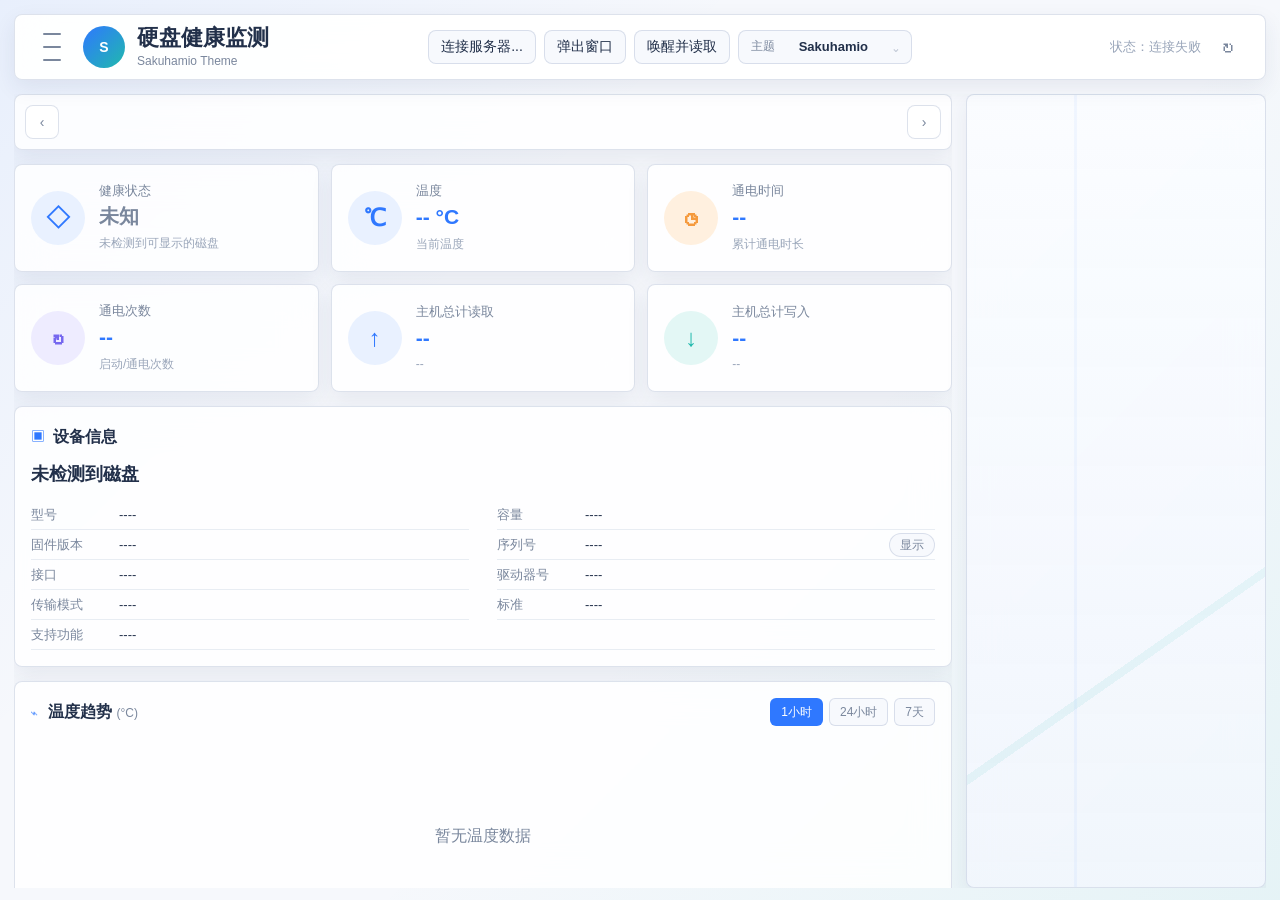
==== commit 6665e4a3: "Fix NVMe PCIe transfer mode display" ====
--- a/bin/static/index.html
+++ b/bin/static/index.html
@@ -4,7 +4,7 @@
   <meta charset="utf-8">
   <meta name="viewport" content="width=device-width, initial-scale=1">
   <title>Sakuhamio DiskInfo MP</title>
-  <link rel="stylesheet" href="style.css">
+  <link rel="stylesheet" href="style.css?v=20260429-pcie-transfer-1">
 </head>
 <body>
   <div class="app-shell" id="window">
@@ -113,7 +113,13 @@
               <div><dt>型号</dt><dd id="modelName">----</dd></div>
               <div><dt>容量</dt><dd id="capacity">----</dd></div>
               <div><dt>固件版本</dt><dd id="firmware">----</dd></div>
-              <div><dt>序列号</dt><dd id="serial">----</dd></div>
+              <div>
+                <dt>序列号</dt>
+                <dd class="serial-field">
+                  <span id="serial">----</span>
+                  <button class="inline-toggle-button" id="toggleSerial" type="button" aria-pressed="false">显示</button>
+                </dd>
+              </div>
               <div><dt>接口</dt><dd id="protocol">----</dd></div>
               <div><dt>驱动器号</dt><dd id="letters">----</dd></div>
               <div><dt>传输模式</dt><dd id="transfer">----</dd></div>
@@ -177,6 +183,6 @@
     </main>
   </div>
 
-  <script type="module" src="app.js"></script>
+  <script type="module" src="app.js?v=20260429-pcie-transfer-1"></script>
 </body>
 </html>
--- a/bin/static/style.css
+++ b/bin/static/style.css
@@ -368,6 +368,19 @@
   white-space: nowrap;
   text-overflow: ellipsis;
 }
+.usb-badge {
+  display: inline-block;
+  padding: 0 4px;
+  margin-right: 4px;
+  border-radius: 3px;
+  background: var(--primary-soft);
+  color: var(--primary);
+  font-size: 9px;
+  font-weight: 700;
+  line-height: 1.5;
+  font-style: normal;
+  vertical-align: middle;
+}
 .disk-button b {
   font-size: 13px;
   font-weight: 700;
@@ -518,6 +531,39 @@
   font-size: 13px;
   white-space: nowrap;
   text-overflow: ellipsis;
+}
+.serial-field {
+  display: flex;
+  align-items: center;
+  gap: 8px;
+  overflow: hidden;
+}
+.serial-field span {
+  min-width: 0;
+  flex: 1 1 auto;
+  overflow: hidden;
+  white-space: nowrap;
+  text-overflow: ellipsis;
+}
+.inline-toggle-button {
+  flex: 0 0 auto;
+  height: 24px;
+  padding: 0 10px;
+  border: 1px solid var(--border);
+  border-radius: 999px;
+  color: var(--text-muted);
+  background: var(--surface-soft);
+  font-size: 12px;
+  line-height: 1;
+}
+.inline-toggle-button:hover {
+  border-color: rgba(47, 120, 255, 0.36);
+  color: var(--primary);
+}
+.inline-toggle-button[aria-pressed="true"] {
+  border-color: rgba(47, 120, 255, 0.4);
+  color: var(--primary);
+  background: var(--primary-soft);
 }
 
 .chart-title {
